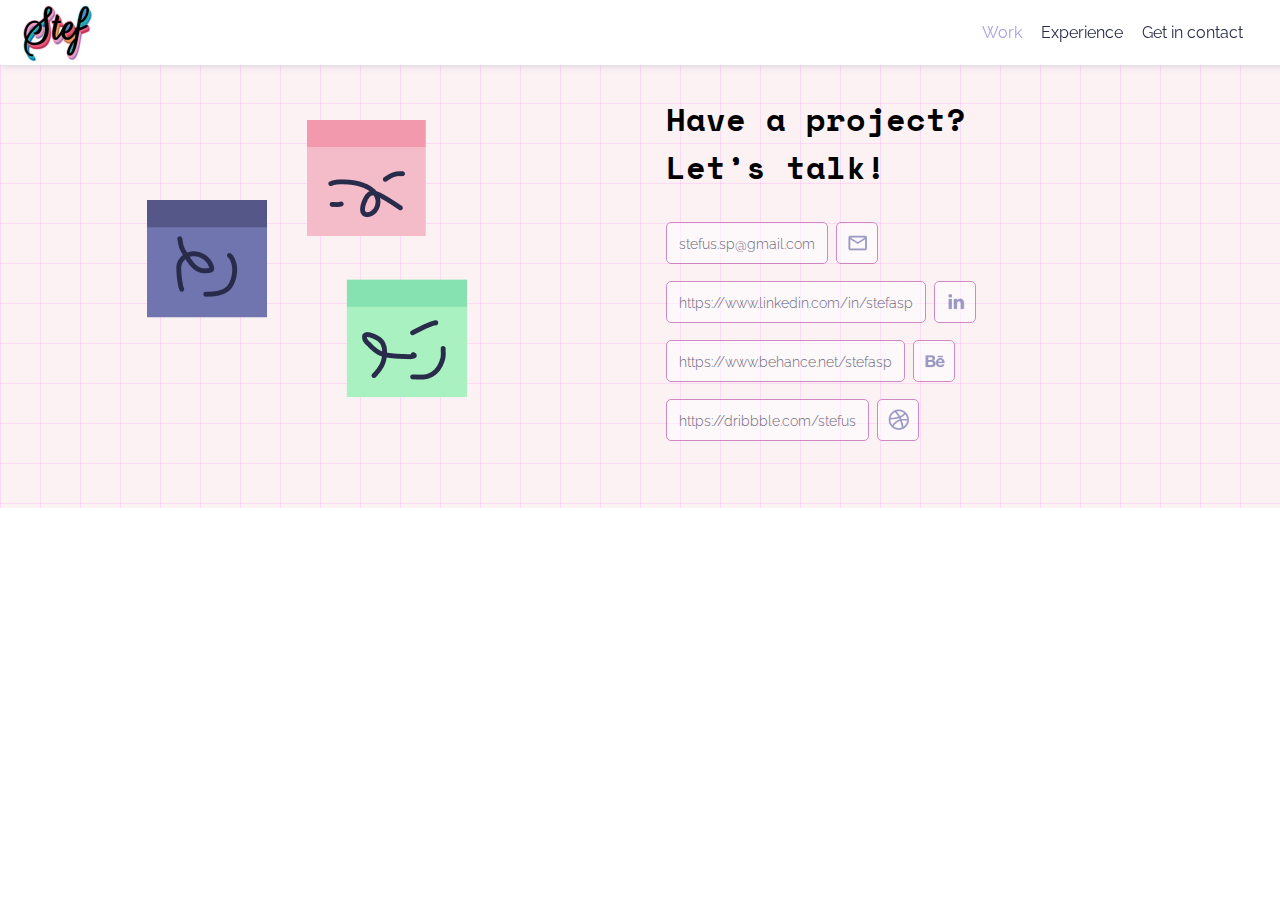
==== experience.html @ ee199fcc "viewport fix" ====
<!DOCTYPE html>
<html lang="es">
<head>
    <meta charset="UTF-8">
    <meta name="viewport" content="width=900, initial-scale=1">
    <title>Título de la página</title>
    <!-- Aquí puedes agregar enlaces a tus archivos CSS -->
    <link rel="stylesheet" href="stylesheet.css">
    <link rel="stylesheet" href="project-preview.css">
    <link rel="stylesheet" href="mobile-style.css">
    <link rel="stylesheet" href="modal.css">
    <!-- fonts -->
    <link rel="preconnect" href="https://fonts.googleapis.com">
    <link rel="preconnect" href="https://fonts.gstatic.com" crossorigin>
    <link href="https://fonts.googleapis.com/css2?family=Raleway:ital,wght@0,100..900;1,100..900&family=Space+Mono:ital,wght@0,400;0,700;1,400;1,700&display=swap" rel="stylesheet">
    <!-- También puedes agregar enlaces a tus archivos JavaScript -->
    <!-- <script src="script.js"></script> -->
</head>
<body>
<div class="header">
  <img
    loading="lazy"
    srcset="img/logo.png"
    class="img"
  />
  <div class="menu-options">
    <a href="home.html" class="selected">Work</a>
    <!--<a href="process.html" class="unselected">Process</a>-->
    <a href="https://www.linkedin.com/in/stefasp/" target="_blank" class="unselected">Experience</a>
    <a href="#getInContactBox" class="unselected" >Get in contact</a>
  </div>
</div>
    

<div class="contactBox" id="getInContactBox">
  <div class="columnLeft"><img src="img/postItGroup.png" alt="get in contact"/></div>
  <div class="columntRight">
    <h2 class="title space-mono-bold">Have a project?<br/>Let’s talk!</h2>
    <div class="item">
      <span class="linkBox">stefus.sp@gmail.com</span>
      <span class="linkBox imgLink"><img src="img/Email.png" alt="get in contact"/></span>
    </div>
    <div class="item">
      <a href="https://www.linkedin.com/in/stefasp" target="_blank">https://www.linkedin.com/in/stefasp</a>
      <a href="https://www.linkedin.com/in/stefasp" class="imgLink" target="_blank"><img src="img/Linkedin.png" alt="get in contact"/></a>
    </div>
    <div class="item">
      <a href="https://www.behance.net/stefasp" target="_blank">https://www.behance.net/stefasp</a>
      <a href="https://www.behance.net/stefasp" class="imgLink" target="_blank"><img src="img/Behance.png" alt="get in contact"/></a>
    </div>
    <div class="item">
      <a href="https://dribbble.com/stefus" target="_blank">https://dribbble.com/stefus</a>
      <a href="https://dribbble.com/stefus" class="imgLink" target="_blank"><img src="img/Dribbble.png" alt="get in contact"/></a>
    </div>
  </div>
</div>



</body>
</html>
---- stylesheet.css ----
.space-mono-regular {
  font-family: "Space Mono", monospace;
  font-weight: 400;
  font-style: normal;
}

.space-mono-bold {
  font-family: "Space Mono", monospace;
  font-weight: 700;
  font-style: normal;
}
.hide{
  display: none !important;
}
.raleway-regular {
  font-family: "Raleway", sans-serif;
  font-optical-sizing: auto;
  font-weight: 300;
  font-style: normal;
}
.raleway-bold {
  font-family: "Raleway", sans-serif;
  font-optical-sizing: auto;
  font-weight: 900;
  font-style: normal;
}

body{
  text-color: rgba(41, 43, 74, 1);
  font-family: "Raleway", sans-serif;
  font-optical-sizing: auto;
  font-weight: 300;
  font-style: normal;
  margin:0px;
  padding-top:64px ;
  overflow-x: hidden;
}

.header {
  z-index: 999;
  display: flex;
  width: 100%;
  gap: 20px;
  top: 0;
  padding: 0 20px;
  background: #fff;
  box-shadow: 0px 0px 8px #62669045;
  position: fixed;
}
.header .img {
  aspect-ratio: 1.15;
  object-fit: auto;
  object-position: center;
  width: 75px;
}
.menu-options {
  justify-content: end;
  display: flex;
  gap: 5px;
  flex: 1;
  margin: auto 0;
  padding: 10px 50px 10px 0;
}
.menu-options .selected{
  color: var(--Purple-Light, #ac9ee3);
}
.menu-options a:hover{
  color: var(--Purple-Light, #ac9ee3);
}
.menu-options a {
    padding: 7px;
    font-weight: 400;
    font-size: 1rem;
    text-decoration: none;
    color: rgba(41, 43, 74, 1);
    transition: color 0.3s ease-in-out;
}
.hero {
  z-index: 10;
  display: flex;
  width: 100%;
  gap: 20px;
  justify-content: space-between;
}
.hero .container {
  justify-content: center;
  margin: auto 0;
  padding: 0 60px;
  width: 100%;
  text-align: center;
  background: url(img/bg.png);
}
.hero .div-4 {
  gap: 20px;
  display: flex;
}
.hero .column,
.hero .column-3{
  flex-grow: 1;
  line-height: normal;
  margin-left: 0px;
}
.hero .column-2 {
  flex-grow: 2;
  line-height: normal;
  margin: 60px 0;
}
.hero .lefty {
  display: flex;
  flex-grow: 1;
  flex-direction: column;
  padding: 2px 0;
}
.hero .righty {
  display: flex;
  flex-grow: 1;
  flex-direction: column;
  padding: 2px 0;
}
.hero .polaroid {
  overflow: hidden;
  width: 188px;
  padding: 20px 68px 20px;
  max-width: 100%;
}
.hero .polaroid img,
.hero .asterisco img,
.hero .postIt img,
.hero .rocket img,
.hero .ux img,
.hero .hey img{
  width: 100%;
}
.hero .img {
  position: absolute;
  inset: 0;
  height: 100%;
  width: 100%;
  object-fit: cover;
  object-position: center;
}
.hero .left-elements {
    display: flex;
    gap: 20px;
    width: 100%;
    padding: 8px 0px 20px 20px;
}
.hero .right-elements {
    display: flex;
    gap: 20px;
    width: 100%;
    padding: 8px 0px 20px 20px;
}
.hero .ux;
.hero .hey;
.hero .postIt;
.hero .rocket{
  display: flex;
}
.hero .postIt{
  margin: 30px 10px 10px 36px;
}
.hero .asterisco {
  margin: 70px 70px 10px;
  width: 140px;
}
.hero .img-2 {
  aspect-ratio: 0.26;
  object-fit: auto;
  object-position: center;
  width: 13px;
  fill: var(--NewBlack, #292b4a);
  stroke-width: 1.524px;
  stroke: #fff;
  filter: drop-shadow(0px 3.049px 3.049px rgba(0, 0, 0, 0.25));
  border-color: rgba(255, 255, 255, 1);
  border-style: solid;
  border-width: 2px;
  align-self: start;
}

.hero .div-14 {
  align-self: stretch;
  display: flex;
  flex-direction: column;
}
.hero .div-15 {
  display: flex;
  gap: 9px;
}
.hero .div-16 {
  background-color: #31c1ff;
  align-self: start;
  margin-top: 20px;
  width: 10px;
  height: 10px;
}
.hero .div-17 {
  background-color: #31c1ff;
  height: 10px;
}
.hero .div-18 {
  justify-content: center;
  display: flex;
  flex-direction: column;
  align-self: stretch;
  color: var(--NewBlack, #292b4a);
  text-align: center;
  margin: auto 0;
}
.hero .div-19 {
    align-self: center;
    font-size: 5rem;
    font-weight: 400;
}
.hero .description {
  margin-top: 6px;
  line-height: 1.6;
}

.about-me {
  background-color: var(--Purple-soft, #c3c5e9);
  width: 100%;
  padding: 20px 20px;
  display: table;
}
.about-me .div-2,
.about-me .column {
  gap: 20px;
  display: flex;
  width: 97%;
}
.about-me .column img{
  height: 100px;
  width: 100px;
}
.about-me .preview{
  align-items: center;
  position: relative;
  overflow: hidden;
  transition: opacity 0.5s ease;
}
.about-me .preview .title{
  font-size: 1rem;
}
.about-me .preview:hover .description{
  opacity: 1; /* Make the element visible on hover */
}
.about-me .preview .description{
  opacity: 0; /* Initially hide the element */
  transition: opacity 0.5s ease; /* Apply transition to opacity property */
  display: flex;
  justify-content: center; /* Horizontally center the content */
  align-items: center; /* Vertically center the content */
  padding: 0 5%;
  line-height: 1.2rem;
  font-size: 0.75rem;
  text-wrap: balance;
  position: absolute;
  top: 0;
  left: 0;
  width: 90%;
  z-index: 9;
  height: 100%;
  background-color: #fff;
}
.about-me .preview{
  justify-content: center;
  border-radius: 10px;
  background-color: #fff;
  display: flex;
  flex-grow: 1;
  flex-direction: column;
  color: #000;
  font-weight: 400;
  white-space: nowrap;
  text-align: center;
  letter-spacing: 1px;
  width: 100%;
  padding: 10px 20px;
}
.about-me .div-7,
.about-me .div-10,
.about-me .div-13 {
    justify-content: center;
    align-items: center;
    display: flex;
    flex-direction: column;
    text-align: center;
}
.about-me .img {
  aspect-ratio: 1;
  object-fit: auto;
  object-position: center;
  width: 99px;
  align-self: center;
}
.about-me .div-5,
.about-me .div-8,
.about-me .div-11,
.about-me .div-14 {
  margin-top: 12px;
}

.section-title{
    line-height: 2.5rem;
    font-size: 2.1rem;
    padding: 33px 20px;
    text-align: center;
}

.contactBox{
  margin: auto 0;
  padding: 0 60px 50px 0;
  width: 100%;
  text-align: center;
  background: url(img/bgContact.png);
  display: flex;
  flex-wrap: nowrap; /* Ensure items stay in a single row */
  gap: 4%;
}
.contactBox .title{
    font-size: 2rem;
    margin: 31px 0;
}
.contactBox .columnLeft{
  flex: 1;
  margin: auto;
}
.contactBox .columntRight{
  flex: 1;
  text-align: left;
}
.contactBox .item {
    display: flex;
    margin: 17px 0;
    gap: 8px;
}
.contactBox .item .linkBox,
.contactBox .item a{
    display: inline-flex;
    opacity: 0.7;
    font-size: 0.9rem;
    color: #292B4A;
    text-decoration: none;
    box-sizing: border-box;
    flex-direction: row;
    align-items: center;
    padding: 1% 2%;
    gap: 5px;
    width: auto;
    height: 42px;
    background: rgba(255, 255, 255, 0.7);
    border: 0.731844px solid #BE5FAF;
    border-radius: 5px;
}
.contactBox .item .linkBox:hover,
.contactBox .item a:hover{
  opacity: 1;
}
.contactBox .item .linkBox img,
.contactBox .item a img{
    width: auto;
    height: 100%;
}
.contactBox .item .linkBox.imgLink,
.contactBox .item .imgLink{
    padding: 0.5%;
}
---- project-preview.css ----
.projectsList{
  grid-template-columns: repeat(auto-fill, minmax(520px, 1fr));
  padding: 0 20px;
  display: grid;
  width: auto;
  gap: 13px;
}
.primary-project:hover{
  box-shadow: 0 0 8px #383a624f;
}

.primary-project {
  border: 2px solid #ffffff69;
  position: relative;
  padding-right: 44%;
  padding-left: 27px;
  display: block;
  height: 359px;
  border-radius: 20px;
  background-position: 104% bottom;
  background-size: auto 97%;
  background-repeat: no-repeat;
  cursor: pointer;
}
.primary-project.shiphero{
  background-color: #d0ddff;
  background-image: url(img/projects/ShipHero.png);
}
.primary-project.forta{
  background-color: #CCEDFF;
  background-image: url(img/projects/Forta.png);
}
.primary-project.fennel{
  background-color: #C8ECFF;
  background-image: url(img/projects/Fennel.png);
}
.primary-project.lev{
  background-color: #DCDBFF;
  background-image: url(img/projects/Lev.png);
}
.primary-project.restorando{
  background-color: #FEE2E2;
  background-image: url(img/projects/Restorando.png);
}
.primary-project.timeular{
  background-color: #D9E1FF;
  background-image: url(img/projects/Timeular.png);
}
.primary-project .div-2,
.primary-project .column,
.primary-project .div-3,
.primary-project .div-6,
.primary-project .div-9,
.primary-project .div-10,
.primary-project .div-12 {
  display: flex;
}
.primary-project .div-2,
.primary-project .column,
.primary-project .div-3,
.primary-project .div-9 {
  gap: 20px;
}
.primary-project .div-2,
.primary-project .column,
.primary-project .column-2 {
  flex-direction: column;
  align-items: stretch;
}
.primary-project .div-3 {
  justify-content: center;
  align-self: stretch;
  flex-grow: 1;
  flex-direction: column;
  color: var(--NewBlack, #292b4a);
  margin-top: 38px;
}
.primary-project .div-4,
.primary-project .textContainer,
.primary-project .description,
.primary-project .div-8,
.primary-project .div-9,
.primary-project .div-10,
.primary-project .div-11,
.primary-project .div-13,
.primary-project .img,
.primary-project .img-2 {
  display: flex;
  flex-direction: column;
}
.primary-project .title {
  font-size: 22px;
}
.primary-project .title .highlight{
    color: rgb(41 41 41);
    mix-blend-mode: color-burn;
}
.primary-project .description {
    margin-top: 15px;
    line-height: 23px;
    font-size: 14px;
}
.primary-project .projectAction {
  text-decoration: none;
  font-weight: 500;
  color: #3f3f3f;
  mix-blend-mode: color-burn;
  align-self: start;
  margin-top: 10px;
  gap: 4px;
  font-size: 16px;
  background-size: 20px;
  background-image: url(img/ArrowDoble.png);
  line-height: 79%;
  background-repeat: no-repeat;
  background-position: right center;
  padding: 14px 24px 14px 0;
  position: absolute;
  bottom: 20px;
  left: 20px;
}
.primary-project .div-10 {
  justify-content: flex-end;
  margin-top: 24px;
  flex-grow: 1;
  flex-direction: column;
  padding: 17px 11px 0;
}

.thumbnailList .list{
  margin: 20px;
  display: flex;
  flex-wrap: nowrap; /* Ensure items stay in a single row */
  gap: 14px;
}
.thumbnailList .list img{
  width: 100%;
}
.thumbnailList .list .img.large{
  /*width: 49.5%;*/
  flex: 2;

}
.thumbnailList .list .img{
  /*width: 24.2%;*/
  flex: 1;
  border-radius: 15px;
  position: relative;
  overflow: hidden;
  color: #fff;
}
.thumbnailList .list .img .description{
  padding: 19% 6%;
  position: absolute;
  font-size: 0.9rem;
  line-height: 1.2rem;
  top: 0;
  left: 0;
  width: 88%;
  height: 100%;
  background: rgb(41 43 74 / 82%);
  mix-blend-mode: normal;
  backdrop-filter: blur(3.03333px);
  opacity: 0;
  transition: opacity 0.5s ease; /* Apply transition to opacity property */
}
.thumbnailList .list .img.large .description{
    padding: 10% 3%;
    width: 95%;
}
.thumbnailList .list .img:hover .description{
  opacity: 1; /* Make the element visible on hover */
}
.thumbnailList .list .img .description h3{
  font-size: 1.2rem;
}
---- mobile-style.css ----
@media (max-width: 1215px) {
  .hero .div-19 {
    font-size: 3rem;
  }
  .hero .description {
    font-size: 0.9rem;
  }
  .hero .description br{
    display: none;
  }
  .hero .rocket{
    width: 120px;
  }
  .hero .asterisco{
    width: 120px;
    margin: 30px 60px 0px;
  }
  .hero .hey{
    margin-top: -30px;
    width: 100px;
  }
  .hero .polaroid{
    width: 180px;
    padding: 0;
  }
  .hero .postIt{
    width: 90px;
  }
  .hero .ux{
    width: 120px;
  }
}

@media (max-width: 1092px){
  .primary-project {
    background-size: auto 124%;
    padding-right: 36%;
  }
}
@media (max-width: 991px) {
  .hero .container {
    max-width: 100%;
    padding: 0;
  }
  .hero .right-elements{
    padding: 0;
  }
  .hero .rocket{
    width: 100px;
  }
  .hero .asterisco{
    width: 100px;
    margin: 30px 60px 0px;
  }
  .hero .hey{
    margin-top: -30px;
    width: 80px;
  }
  .hero .polaroid{
    width: 150px;
    padding: 0;
  }
  .hero .postIt{
    width: 70px;
  }
  .hero .ux{
    width: 100px;
  }
  .hero .div-19{
    font-size: 45px;
  }
  .hero .description{
    font-size: 13px;
  }
  .hero .div-2 {
    border-color: rgba(253, 43, 43, 0.12);
    border-style: solid;
    border-width: 1px;
    background-color: rgba(253, 43, 43, 0.12);
    width: 1px;
    height: 480px;
  }
  .hero .div-5 {
    margin-top: 40px;
  }
  .hero .polaroid {
    padding-left: 20px;
  }
  .hero .div-7 {
    margin-bottom: 40px;
  }
  .hero .div-11 {
    margin-top: 40px;
  }
  .hero .column-2 {
    width: 100%;
  }
  .hero .div-18 {
    max-width: 100%;
    margin-top: 40px;
  }
  .hero .div-22,
  .hero .div-23 {
    white-space: initial;
  }
  .section-title{
    padding: 10px 20px;
  }
  .projectsList{
    gap: 0;
    width: auto;
  }
  .about-me {
    display: none;
    max-width: 100%;
    padding: 20px;
  }
  .about-me .div-2,
  .about-me .column {
    flex-direction: column;
    align-items: stretch;
    gap: 10px;
  }
  .about-me .div-3,
  .about-me .div-6,
  .about-me .div-9,
  .about-me .div-12 {
    margin-top: 40px;
    white-space: initial;
  }
  .about-me .div-4,
  .about-me .div-7,
  .about-me .div-10,
  .about-me .div-13 {
    white-space: initial;
  }

  .primary-project {
    max-width: 100%;
    margin-top: 20px;
    padding-top: 30px;
    height: 280px;
  }
  .primary-project .column,
  .primary-project .column-2 {
    width: 100%;
  }
  .primary-project .div-3 {
    margin-top: 10px;
  }
  .primary-project .projectAction {
    margin-top: 40px;
  }
  .primary-project .div-10 {
    margin-top: 34px;
  }
  .projectList {
    grid-template-columns: repeat(auto-fill, minmax(100%, 1fr)); /* Full width on mobile */
  }
  .modal-content {
    width: 96% !important;
    height: 98% !important;
    border: 0 !important;
    padding: 2% !important;
    margin: 0 !important;
  }
  .modal-content .modal-action-bar{
    box-shadow: 0 0 3px #677a8491;
    width: 97% !important;
    left: 0;
    top: 0;
    padding-right: 3% !important;
  }
  .thumbnailList .list {
      flex-wrap: wrap; /* Allow items to wrap to the next line */
  }
  .thumbnailList .list .img.large{
    flex: 0 0 100%;
  }
  .thumbnailList .list .img{
    flex: 0 0 49%; /* Each item takes 50% of the container width */
  }
}

@media (max-width: 745px) {
  .hero .rocket{
    width: 90px;
  }
  .hero .asterisco{
    width: 90px;
    margin: 30px 60px 0px;
  }
  .hero .hey{
    margin-top: -30px;
    width: 70px;
  }
  .hero .polaroid{
    width: 140px;
    padding: 0;
  }
  .hero .postIt{
    width: 60px;
  }
  .hero .ux{
    width: 70px;
  }
  .thumbnailList .list .img{
    flex: 0 0 48%; /* Each item takes 50% of the container width */
  }
  .contactBox .columnLeft{
    display: none;
  }
  .contactBox .columntRight {
    padding: 0 8%;
  }
}

@media (max-width: 700px) {
  .hero .column,
  .hero .column-3{
    display: none;
  }
  .hero .container{
    padding: 0 10%;
  }
}

@media (max-width: 750px) {
  .primary-project {
    padding-right: 4%;
    padding-left: 4%;
    width: 92%;
    height: auto;
    background-image: none !important;
    padding-bottom: 100px;
  }
}
---- modal.css ----
.modal {
  display: none; /* Hide modal by default */
  position: fixed; /* Position modal overlay */
  z-index: 1; /* Ensure modal is above other content */
  left: 0;
  top: 0;
  width: 100%;
  height: 100%;
  overflow: hidden; /* Enable scrolling if content exceeds viewport */
  background-color: rgba(0,0,0,0.5); /* Semi-transparent black overlay */
  z-index: 999999;
}

.modal-content {
    height: 80%;
    overflow-y: scroll;
    overflow-x: hidden;
    background-color: white;
    margin: 5% auto;
    padding: 0 2% 1%;
    width: 75%;
    border-bottom: 20px solid #fff;
    z-index: 9999999;
    position: relative;
}
.modal-content .modal-action-bar{
    position: fixed;
    margin: 0;
    background: #fff;
    width: 75%;
    padding: 1% 0%;
}
.close {
  color: #aaa;
  float: right;
  font-size: 28px;
  font-weight: bold;
}

.close:hover,
.close:focus {
  color: black;
  text-decoration: none;
  cursor: pointer;
}
.modal-content .title,
.modal-content h1,
.modal-content h2,
.modal-content p,
.modal-content img,
.modal-content ul{
  width: 100%;
  height: auto;
}

.modal-content .title {
  text-align: center;
}
.modal-content .title h1{
  font-size: 28px;
}
.modal-content h2,
.modal-content .title .highlight{
  color: #7074AF;
}
.modal-content h2{
  font-size: 18px;
}
.modal-content p,
.modal-content ul{
  font-size: 14px;
  line-height: 23px;
}
.modal-content .two-columns {
    overflow: hidden;
    display: flex;
    align-items: flex-start;
    width: 100%;
    margin: 3% 0;
    gap: 2%;
}

.modal-content .img-half {
  flex: 0 0 35%; /* 35% del ancho del contenedor */
}

.modal-content .img-half img {
  width: 100%; /* Asegura que la imagen ocupe todo el ancho del div */
  height: auto; /* Mantiene la proporción de la imagen */
}

.modal-content .text-half {
  flex: 0 0 60%; /* 65% del ancho del contenedor */
}

/* Añade algunos estilos básicos para el contenido de texto */
.modal-content .text-half h2 {
  margin-top: 0;
}

.modal-content .gif-container{
    text-align: center;
    height: 600px;
    width: 100%;
    background-color: #000;
    overflow: hidden;
}
.modal-content .gif-container img{
    width: auto;
    height: 100%;
}

.modal-content ul{
    padding: 0 1% 1%;
    list-style-type: square;
    margin: 0;
  }
.modal-content ul li{
    width: 95%;
    padding: 0 0.5% 1%;
}

.modal-content ul li{::before {
    content: '✔'; /* Puede ser un símbolo Unicode o una imagen */
    margin-right: 10px;
    color: green;
}
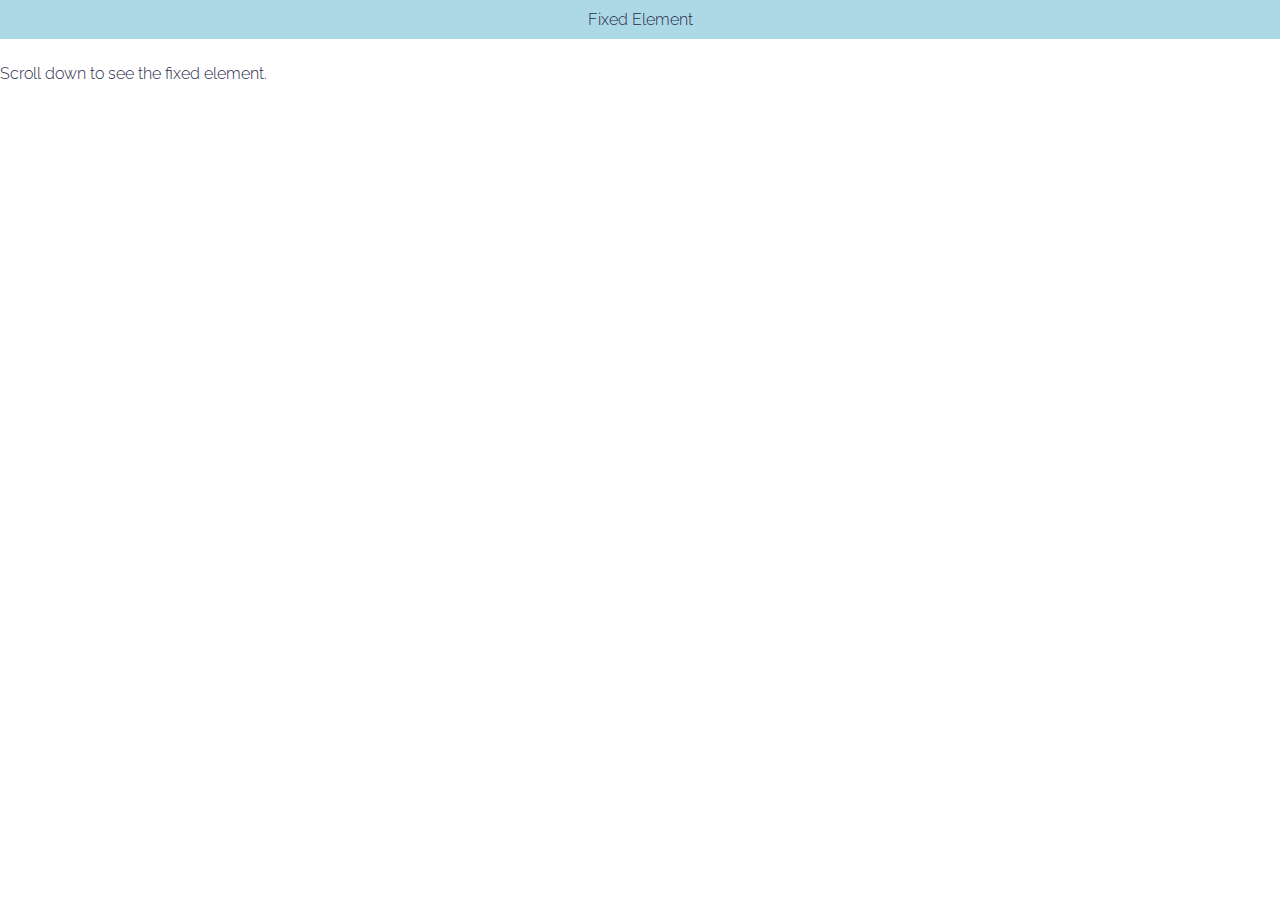
==== commit ec454625: "fixed" ====
--- a/experience.html
+++ b/experience.html
@@ -2,7 +2,7 @@
 <html lang="es">
 <head>
     <meta charset="UTF-8">
-    <meta name="viewport" content="width=900, initial-scale=1">
+    <meta name="viewport" content="width=device-width, initial-scale=1, maximum-scale=1">
     <title>Título de la página</title>
     <!-- Aquí puedes agregar enlaces a tus archivos CSS -->
     <link rel="stylesheet" href="stylesheet.css">
@@ -17,45 +17,12 @@
     <!-- <script src="script.js"></script> -->
 </head>
 <body>
-<div class="header">
-  <img
-    loading="lazy"
-    srcset="img/logo.png"
-    class="img"
-  />
-  <div class="menu-options">
-    <a href="home.html" class="selected">Work</a>
-    <!--<a href="process.html" class="unselected">Process</a>-->
-    <a href="https://www.linkedin.com/in/stefasp/" target="_blank" class="unselected">Experience</a>
-    <a href="#getInContactBox" class="unselected" >Get in contact</a>
-  </div>
-</div>
-    
-
-<div class="contactBox" id="getInContactBox">
-  <div class="columnLeft"><img src="img/postItGroup.png" alt="get in contact"/></div>
-  <div class="columntRight">
-    <h2 class="title space-mono-bold">Have a project?<br/>Let’s talk!</h2>
-    <div class="item">
-      <span class="linkBox">stefus.sp@gmail.com</span>
-      <span class="linkBox imgLink"><img src="img/Email.png" alt="get in contact"/></span>
+    <div class="fixed-element">
+        Fixed Element
     </div>
-    <div class="item">
-      <a href="https://www.linkedin.com/in/stefasp" target="_blank">https://www.linkedin.com/in/stefasp</a>
-      <a href="https://www.linkedin.com/in/stefasp" class="imgLink" target="_blank"><img src="img/Linkedin.png" alt="get in contact"/></a>
+    <div class="content">
+        Scroll down to see the fixed element.
     </div>
-    <div class="item">
-      <a href="https://www.behance.net/stefasp" target="_blank">https://www.behance.net/stefasp</a>
-      <a href="https://www.behance.net/stefasp" class="imgLink" target="_blank"><img src="img/Behance.png" alt="get in contact"/></a>
-    </div>
-    <div class="item">
-      <a href="https://dribbble.com/stefus" target="_blank">https://dribbble.com/stefus</a>
-      <a href="https://dribbble.com/stefus" class="imgLink" target="_blank"><img src="img/Dribbble.png" alt="get in contact"/></a>
-    </div>
-  </div>
-</div>
-
-
 
 </body>
 </html>--- a/stylesheet.css
+++ b/stylesheet.css
@@ -25,24 +25,48 @@
   font-style: normal;
 }
 
+* {
+    margin: 0;
+    padding: 0;
+    box-sizing: border-box;
+}
+*, *::before, *::after {
+    box-sizing: border-box;
+}
+html, body {
+    width: 100%;
+    height: 100%;
+    margin: 0;
+    padding: 0;
+}
+
 body{
-  text-color: rgba(41, 43, 74, 1);
+  color: #292B4A;
+  font-size: 1rem;
   font-family: "Raleway", sans-serif;
   font-optical-sizing: auto;
   font-weight: 300;
   font-style: normal;
-  margin:0px;
   padding-top:64px ;
   overflow-x: hidden;
 }
+.fixed-element {
+    position: fixed;
+    top: 0;
+    width: 100%;
+    background-color: lightblue;
+    padding: 10px;
+    text-align: center;
+}
 
 .header {
+  flex-wrap: wrap;
   z-index: 999;
   display: flex;
   width: 100%;
-  gap: 20px;
+  gap: 0;
   top: 0;
-  padding: 0 20px;
+  padding: 0 4%;
   background: #fff;
   box-shadow: 0px 0px 8px #62669045;
   position: fixed;
@@ -54,12 +78,12 @@
   width: 75px;
 }
 .menu-options {
+  width: auto;
   justify-content: end;
   display: flex;
-  gap: 5px;
+  gap: 0%;
   flex: 1;
   margin: auto 0;
-  padding: 10px 50px 10px 0;
 }
 .menu-options .selected{
   color: var(--Purple-Light, #ac9ee3);
@@ -68,12 +92,16 @@
   color: var(--Purple-Light, #ac9ee3);
 }
 .menu-options a {
-    padding: 7px;
-    font-weight: 400;
-    font-size: 1rem;
-    text-decoration: none;
-    color: rgba(41, 43, 74, 1);
-    transition: color 0.3s ease-in-out;
+  padding: 2%;
+  font-weight: 400;
+  font-size: 0.9rem;
+  text-decoration: none;
+  color: rgba(41, 43, 74, 1);
+  transition: color 0.3s ease-in-out;
+}
+.full-container{
+  display: block;
+  width: 100%;
 }
 .hero {
   z-index: 10;
--- a/mobile-style.css
+++ b/mobile-style.css
@@ -31,12 +31,19 @@
   }
 }
 
+/* a partir de aca los projectos son a 1 renglon */
 @media (max-width: 1092px){
   .primary-project {
     background-size: auto 124%;
     padding-right: 36%;
-  }
-}
+    display: block !important;
+    width: 100%;
+  }
+  .projectsList{
+    display: block !important;
+  }
+}
+
 @media (max-width: 991px) {
   .hero .container {
     max-width: 100%;
@@ -106,10 +113,6 @@
   .section-title{
     padding: 10px 20px;
   }
-  .projectsList{
-    gap: 0;
-    width: auto;
-  }
   .about-me {
     display: none;
     max-width: 100%;
@@ -153,9 +156,6 @@
   }
   .primary-project .div-10 {
     margin-top: 34px;
-  }
-  .projectList {
-    grid-template-columns: repeat(auto-fill, minmax(100%, 1fr)); /* Full width on mobile */
   }
   .modal-content {
     width: 96% !important;
@@ -213,6 +213,14 @@
   .contactBox .columntRight {
     padding: 0 8%;
   }
+  .primary-project {
+    padding-right: 6%;
+    padding-left: 6%;
+    width: 100%;
+    height: auto;
+    background-image: none !important;
+    padding-bottom: 100px;
+  }
 }
 
 @media (max-width: 700px) {
@@ -224,14 +232,13 @@
     padding: 0 10%;
   }
 }
-
-@media (max-width: 750px) {
-  .primary-project {
-    padding-right: 4%;
-    padding-left: 4%;
-    width: 92%;
-    height: auto;
-    background-image: none !important;
-    padding-bottom: 100px;
-  }
-}+/* a partir de aca los thumbnails son a 1 renglon */
+@media (max-width: 700px) {
+  .thumbnailList .list,
+  .thumbnailList .list .img{
+    display: block;
+  }
+  .thumbnailList .list .img{
+    margin-bottom: 3%;
+  }
+}
--- a/modal.css
+++ b/modal.css
@@ -17,18 +17,22 @@
     overflow-x: hidden;
     background-color: white;
     margin: 5% auto;
-    padding: 0 2% 1%;
     width: 75%;
     border-bottom: 20px solid #fff;
     z-index: 9999999;
     position: relative;
+}
+.modal-content .modal-text{
+  padding: 0 2% 1%;
 }
 .modal-content .modal-action-bar{
     position: fixed;
     margin: 0;
     background: #fff;
     width: 75%;
-    padding: 1% 0%;
+    padding: 17px 28px;
+    box-shadow: 0 0 5px #0003;
+    border-bottom: 1px solid #e9e9e9;
 }
 .close {
   color: #aaa;
@@ -53,8 +57,13 @@
   height: auto;
 }
 
+.modal-content img,
+.modal-content gif{
+  margin: 20px 0;
+}
 .modal-content .title {
   text-align: center;
+  margin: 30px 0;
 }
 .modal-content .title h1{
   font-size: 28px;
@@ -64,7 +73,8 @@
   color: #7074AF;
 }
 .modal-content h2{
-  font-size: 18px;
+    font-size: 18px;
+    margin: 19px 0;
 }
 .modal-content p,
 .modal-content ul{
@@ -118,6 +128,7 @@
 .modal-content ul li{
     width: 95%;
     padding: 0 0.5% 1%;
+    margin: 0 2%;
 }
 
 .modal-content ul li{::before {
